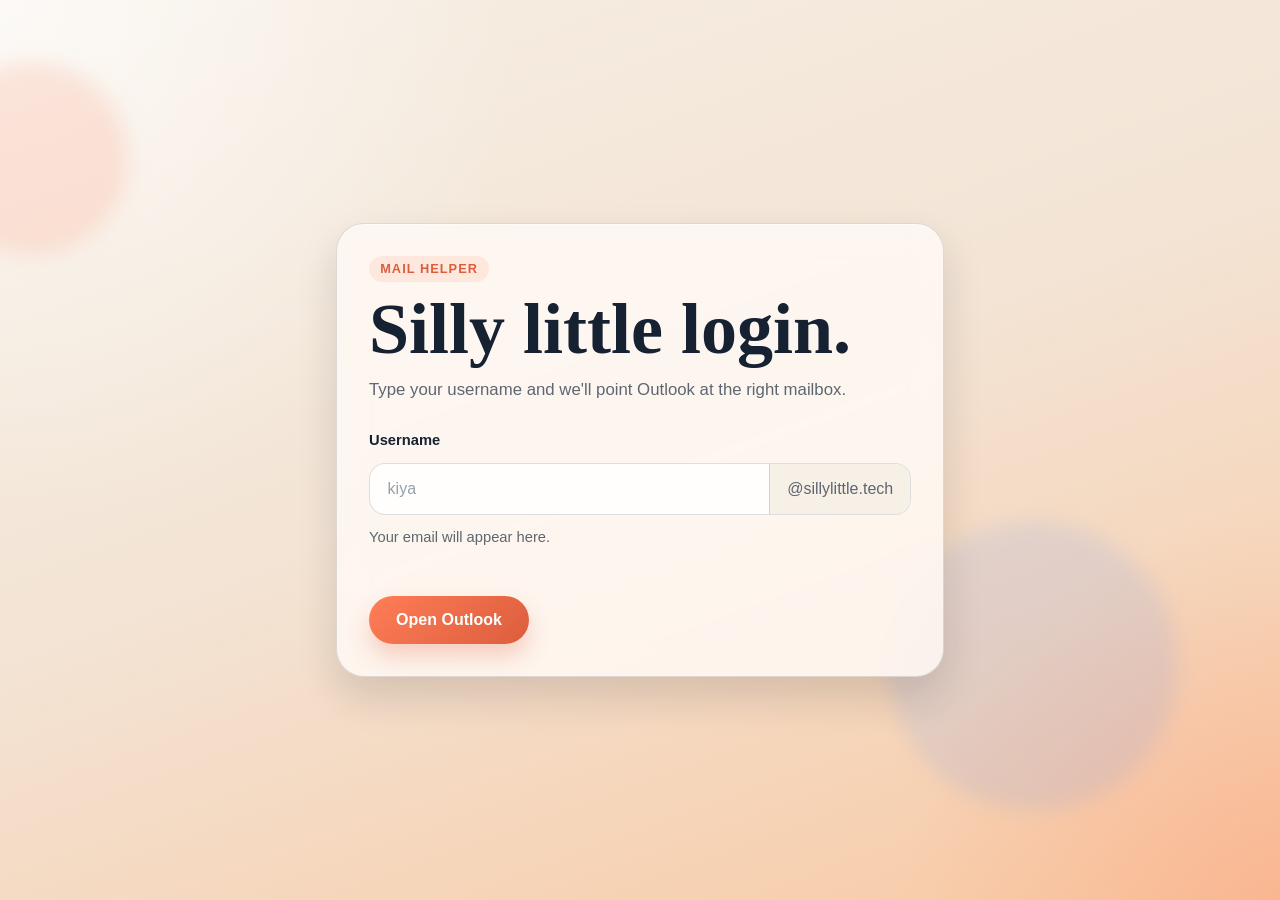
==== index.html @ 3920af33 "Init Elixir app" ====
<!DOCTYPE html>
<html lang="en">
  <head>
    <meta charset="UTF-8" />
    <meta name="viewport" content="width=device-width, initial-scale=1.0" />
    <title>Silly Little Login</title>
    <meta
      name="description"
      content="Sign in to your sillylittle.tech mailbox with a tiny username helper."
    />
    <link rel="stylesheet" href="styles.css" />
    <script defer src="app.js"></script>
  </head>
  <body>
    <main class="shell">
      <section class="card">
        <p class="eyebrow">mail helper</p>
        <h1>Silly little login.</h1>
        <p class="lede">
          Type your username and we'll point Outlook at the right mailbox.
        </p>

        <form id="login-form" class="login-form">
          <label for="username">Username</label>
          <div class="input-row">
            <input
              id="username"
              name="username"
              type="text"
              inputmode="email"
              autocomplete="username"
              placeholder="kiya"
              aria-describedby="email-preview error-message"
              required
            />
            <span class="suffix">@sillylittle.tech</span>
          </div>

          <p id="email-preview" class="preview">Your email will appear here.</p>
          <p id="error-message" class="error" aria-live="polite"></p>

          <button type="submit">Open Outlook</button>
        </form>
      </section>
    </main>
  </body>
</html>
---- styles.css ----
:root {
  --bg: #f6eee3;
  --bg-accent: #f8c9a3;
  --paper: rgba(255, 250, 245, 0.84);
  --ink: #162131;
  --muted: #5f6671;
  --line: rgba(22, 33, 49, 0.14);
  --highlight: #ff7d57;
  --highlight-deep: #dc5d3d;
  --shadow: rgba(24, 20, 30, 0.14);
}

* {
  box-sizing: border-box;
}

body {
  margin: 0;
  min-height: 100vh;
  color: var(--ink);
  font-family: "Avenir Next", "Trebuchet MS", "Gill Sans", sans-serif;
  background:
    radial-gradient(circle at top left, rgba(255, 255, 255, 0.7), transparent 34%),
    radial-gradient(circle at bottom right, rgba(255, 125, 87, 0.25), transparent 24%),
    linear-gradient(160deg, var(--bg) 0%, #f3e4d5 48%, var(--bg-accent) 100%);
}

body::before,
body::after {
  content: "";
  position: fixed;
  z-index: 0;
  border-radius: 999px;
  filter: blur(10px);
  pointer-events: none;
}

body::before {
  top: 7vh;
  left: -4rem;
  width: 12rem;
  height: 12rem;
  background: rgba(255, 125, 87, 0.16);
}

body::after {
  right: 8vw;
  bottom: 10vh;
  width: 18rem;
  height: 18rem;
  background: rgba(87, 141, 255, 0.12);
}

.shell {
  position: relative;
  z-index: 1;
  min-height: 100vh;
  display: grid;
  place-items: center;
  padding: 1.5rem;
}

.card {
  width: min(100%, 38rem);
  padding: 2rem;
  border: 1px solid var(--line);
  border-radius: 1.75rem;
  background: var(--paper);
  backdrop-filter: blur(14px);
  box-shadow:
    0 1.25rem 2.5rem var(--shadow),
    inset 0 1px 0 rgba(255, 255, 255, 0.5);
  animation: float-in 480ms ease-out both;
}

.eyebrow {
  display: inline-block;
  margin: 0 0 0.8rem;
  padding: 0.35rem 0.7rem;
  border-radius: 999px;
  background: rgba(255, 125, 87, 0.12);
  color: var(--highlight-deep);
  font-size: 0.8rem;
  font-weight: 700;
  letter-spacing: 0.08em;
  text-transform: uppercase;
}

h1 {
  margin: 0;
  font-family: "Iowan Old Style", "Palatino Linotype", "Book Antiqua", serif;
  font-size: clamp(2.6rem, 7vw, 4.5rem);
  line-height: 0.95;
}

.lede {
  max-width: 30rem;
  margin: 0.9rem 0 1.8rem;
  color: var(--muted);
  font-size: 1.05rem;
  line-height: 1.55;
}

.login-form {
  display: grid;
  gap: 0.9rem;
}

.login-form label {
  font-size: 0.92rem;
  font-weight: 700;
}

.input-row {
  display: grid;
  grid-template-columns: minmax(0, 1fr) auto;
  overflow: hidden;
  border: 1px solid var(--line);
  border-radius: 1rem;
  background: rgba(255, 255, 255, 0.85);
  transition: border-color 160ms ease, transform 160ms ease, box-shadow 160ms ease;
}

.input-row:focus-within {
  border-color: rgba(220, 93, 61, 0.55);
  transform: translateY(-1px);
  box-shadow: 0 0 0 4px rgba(255, 125, 87, 0.12);
}

input {
  width: 100%;
  padding: 1rem 1.1rem;
  border: 0;
  color: var(--ink);
  background: transparent;
  font: inherit;
}

input:focus {
  outline: none;
}

input::placeholder {
  color: #95a0ae;
}

.suffix {
  display: flex;
  align-items: center;
  padding: 1rem 1.05rem;
  border-left: 1px solid var(--line);
  color: var(--muted);
  background: rgba(246, 238, 227, 0.8);
  white-space: nowrap;
}

.preview,
.error {
  min-height: 1.2rem;
  margin: 0;
  font-size: 0.92rem;
}

.preview {
  color: var(--muted);
}

.error {
  color: #b6332d;
}

button {
  width: fit-content;
  min-width: 10rem;
  padding: 0.95rem 1.3rem;
  border: 0;
  border-radius: 999px;
  color: white;
  background: linear-gradient(135deg, var(--highlight) 0%, var(--highlight-deep) 100%);
  box-shadow: 0 0.8rem 1.4rem rgba(220, 93, 61, 0.25);
  font: inherit;
  font-weight: 700;
  cursor: pointer;
  transition: transform 160ms ease, box-shadow 160ms ease, filter 160ms ease;
}

button:hover {
  transform: translateY(-1px);
  box-shadow: 0 1rem 1.8rem rgba(220, 93, 61, 0.3);
  filter: saturate(1.05);
}

button:active {
  transform: translateY(0);
}

@keyframes float-in {
  from {
    opacity: 0;
    transform: translateY(16px) scale(0.985);
  }

  to {
    opacity: 1;
    transform: translateY(0) scale(1);
  }
}

@media (max-width: 720px) {
  .card {
    padding: 1.4rem;
    border-radius: 1.4rem;
  }

  .input-row {
    grid-template-columns: 1fr;
  }

  .suffix {
    border-left: 0;
    border-top: 1px solid var(--line);
    justify-content: center;
  }

  button {
    width: 100%;
  }
}
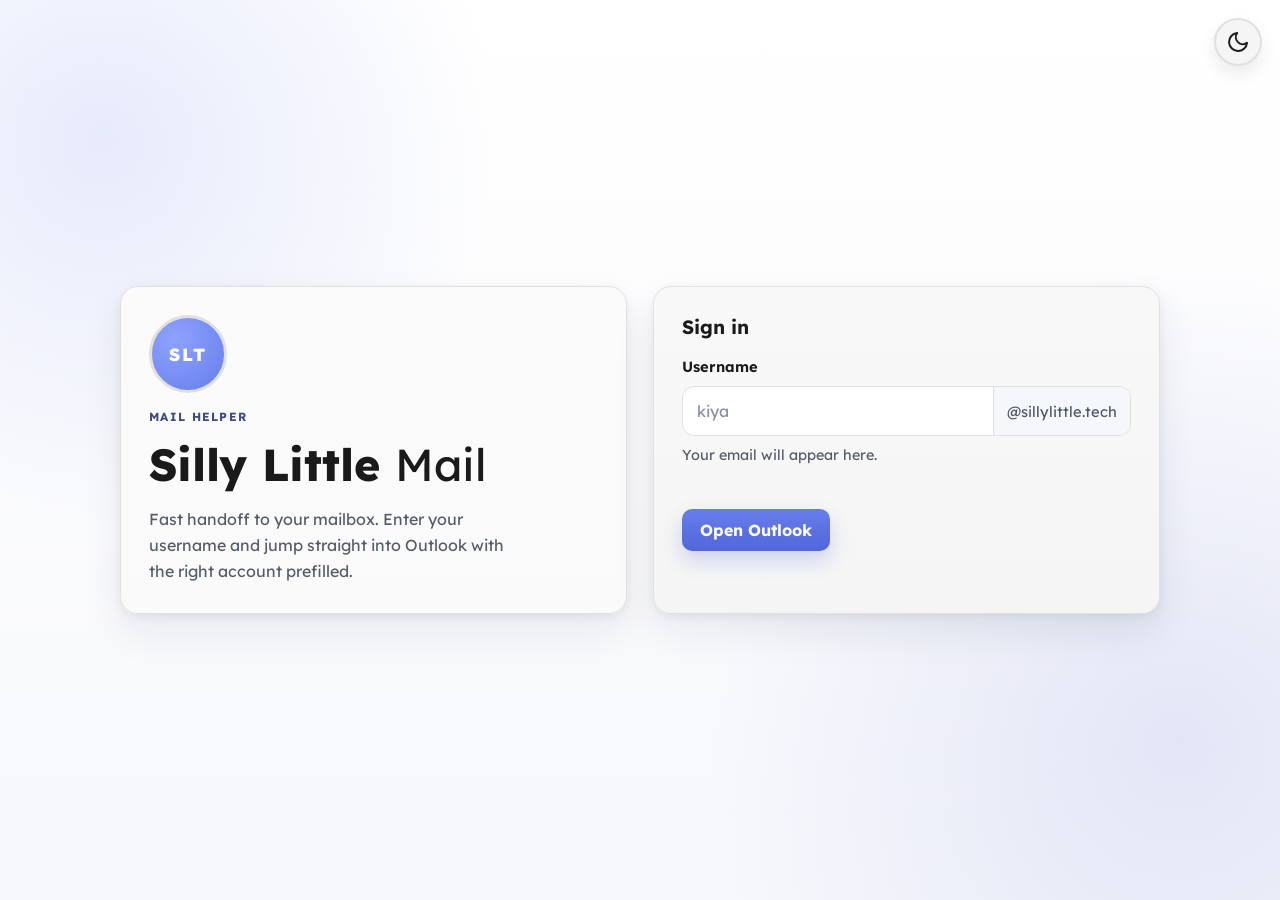
==== commit b64fd51e: "Respect Theme and Login Context" ====
--- a/index.html
+++ b/index.html
@@ -8,40 +8,107 @@
       name="description"
       content="Sign in to your sillylittle.tech mailbox with a tiny username helper."
     />
+    <script>
+      (function () {
+        try {
+          const savedTheme = localStorage.getItem("theme");
+          const systemTheme =
+            globalThis.matchMedia &&
+            globalThis.matchMedia("(prefers-color-scheme: dark)").matches
+              ? "dark"
+              : "light";
+          document.documentElement.dataset.theme = savedTheme || systemTheme;
+        } catch (error) {
+          document.documentElement.dataset.theme = "light";
+        }
+      })();
+    </script>
+    <link rel="preconnect" href="https://fonts.googleapis.com" />
+    <link rel="preconnect" href="https://fonts.gstatic.com" crossorigin />
+    <link
+      rel="stylesheet"
+      href="https://fonts.googleapis.com/css2?family=Lexend:wght@100..900&display=swap"
+    />
     <link rel="stylesheet" href="styles.css" />
     <script defer src="app.js"></script>
   </head>
   <body>
+    <button id="themeToggle" class="theme-toggle" aria-label="Toggle theme">
+      <svg
+        class="sun-icon"
+        xmlns="http://www.w3.org/2000/svg"
+        width="24"
+        height="24"
+        viewBox="0 0 24 24"
+        fill="none"
+        stroke="currentColor"
+        stroke-width="2"
+        stroke-linecap="round"
+        stroke-linejoin="round"
+      >
+        <circle cx="12" cy="12" r="5"></circle>
+        <line x1="12" y1="1" x2="12" y2="3"></line>
+        <line x1="12" y1="21" x2="12" y2="23"></line>
+        <line x1="4.22" y1="4.22" x2="5.64" y2="5.64"></line>
+        <line x1="18.36" y1="18.36" x2="19.78" y2="19.78"></line>
+        <line x1="1" y1="12" x2="3" y2="12"></line>
+        <line x1="21" y1="12" x2="23" y2="12"></line>
+        <line x1="4.22" y1="19.78" x2="5.64" y2="18.36"></line>
+        <line x1="18.36" y1="5.64" x2="19.78" y2="4.22"></line>
+      </svg>
+      <svg
+        class="moon-icon"
+        xmlns="http://www.w3.org/2000/svg"
+        width="24"
+        height="24"
+        viewBox="0 0 24 24"
+        fill="none"
+        stroke="currentColor"
+        stroke-width="2"
+        stroke-linecap="round"
+        stroke-linejoin="round"
+      >
+        <path d="M21 12.79A9 9 0 1 1 11.21 3 7 7 0 0 0 21 12.79z"></path>
+      </svg>
+    </button>
     <main class="shell">
-      <section class="card">
-        <p class="eyebrow">mail helper</p>
-        <h1>Silly little login.</h1>
-        <p class="lede">
-          Type your username and we'll point Outlook at the right mailbox.
-        </p>
+      <div class="layout">
+        <section class="panel brand-panel" aria-label="Site introduction">
+          <div class="avatar" aria-hidden="true">SLT</div>
+          <p class="eyebrow">mail helper</p>
+          <h1>Silly Little <span>Mail</span></h1>
+          <p class="lede">
+            Fast handoff to your mailbox. Enter your username and jump straight
+            into Outlook with the right account prefilled.
+          </p>
+        </section>
 
-        <form id="login-form" class="login-form">
-          <label for="username">Username</label>
-          <div class="input-row">
-            <input
-              id="username"
-              name="username"
-              type="text"
-              inputmode="email"
-              autocomplete="username"
-              placeholder="kiya"
-              aria-describedby="email-preview error-message"
-              required
-            />
-            <span class="suffix">@sillylittle.tech</span>
-          </div>
+        <section class="panel card">
+          <h2>Sign in</h2>
 
-          <p id="email-preview" class="preview">Your email will appear here.</p>
-          <p id="error-message" class="error" aria-live="polite"></p>
+          <form id="login-form" class="login-form">
+            <label for="username">Username</label>
+            <div class="input-row">
+              <input
+                id="username"
+                name="username"
+                type="text"
+                inputmode="email"
+                autocomplete="username"
+                placeholder="kiya"
+                aria-describedby="email-preview error-message"
+                required
+              />
+              <span class="suffix">@sillylittle.tech</span>
+            </div>
 
-          <button type="submit">Open Outlook</button>
-        </form>
-      </section>
+            <p id="email-preview" class="preview">Your email will appear here.</p>
+            <p id="error-message" class="error" aria-live="polite"></p>
+
+            <button type="submit">Open Outlook</button>
+          </form>
+        </section>
+      </div>
     </main>
   </body>
 </html>
--- a/styles.css
+++ b/styles.css
@@ -1,13 +1,43 @@
 :root {
-  --bg: #f6eee3;
-  --bg-accent: #f8c9a3;
-  --paper: rgba(255, 250, 245, 0.84);
-  --ink: #162131;
-  --muted: #5f6671;
-  --line: rgba(22, 33, 49, 0.14);
-  --highlight: #ff7d57;
-  --highlight-deep: #dc5d3d;
-  --shadow: rgba(24, 20, 30, 0.14);
+  --bg-color: #ffffff;
+  --bg-bottom: #f7f8fc;
+  --glow-a: rgba(102, 126, 234, 0.15);
+  --glow-b: rgba(80, 98, 202, 0.13);
+  --text-color: #1a1a1a;
+  --muted: #555d68;
+  --card-bg: #f5f5f5;
+  --panel-bg: #fafafa;
+  --border-color: #e0e0e0;
+  --accent-color: #667eea;
+  --accent-deep: #5166d8;
+  --danger: #a83a3a;
+  --placeholder: #8690a0;
+  --surface: #ffffff;
+  --surface-soft: #f6f7fa;
+  --shadow-a: rgba(15, 23, 42, 0.08);
+  --shadow-b: rgba(15, 23, 42, 0.06);
+  --toggle-shadow: rgba(0, 0, 0, 0.08);
+}
+
+[data-theme="dark"] {
+  --bg-color: #121722;
+  --bg-bottom: #0e1119;
+  --glow-a: rgba(140, 157, 255, 0.2);
+  --glow-b: rgba(85, 108, 232, 0.18);
+  --text-color: #f2f5ff;
+  --muted: #bec8da;
+  --card-bg: #1b2230;
+  --panel-bg: #171d2a;
+  --border-color: #323a4f;
+  --accent-color: #8b9dff;
+  --accent-deep: #7086fa;
+  --danger: #ff9a9a;
+  --placeholder: #93a0ba;
+  --surface: #1f2736;
+  --surface-soft: #262f41;
+  --shadow-a: rgba(0, 0, 0, 0.34);
+  --shadow-b: rgba(0, 0, 0, 0.24);
+  --toggle-shadow: rgba(0, 0, 0, 0.3);
 }
 
 * {
@@ -17,123 +47,189 @@
 body {
   margin: 0;
   min-height: 100vh;
-  color: var(--ink);
-  font-family: "Avenir Next", "Trebuchet MS", "Gill Sans", sans-serif;
+  color: var(--text-color);
+  font-family:
+    "Lexend",
+    -apple-system,
+    BlinkMacSystemFont,
+    "Segoe UI",
+    Roboto,
+    "Helvetica Neue",
+    Arial,
+    sans-serif;
   background:
-    radial-gradient(circle at top left, rgba(255, 255, 255, 0.7), transparent 34%),
-    radial-gradient(circle at bottom right, rgba(255, 125, 87, 0.25), transparent 24%),
-    linear-gradient(160deg, var(--bg) 0%, #f3e4d5 48%, var(--bg-accent) 100%);
-}
-
-body::before,
-body::after {
-  content: "";
+    radial-gradient(circle at 8% 15%, var(--glow-a), transparent 28%),
+    radial-gradient(circle at 92% 82%, var(--glow-b), transparent 34%),
+    linear-gradient(180deg, var(--bg-color) 0%, var(--bg-bottom) 100%);
+  transition:
+    background-color 0.2s ease,
+    color 0.2s ease;
+}
+
+.theme-toggle {
   position: fixed;
-  z-index: 0;
+  top: 18px;
+  right: 18px;
+  width: 48px;
+  height: 48px;
   border-radius: 999px;
-  filter: blur(10px);
-  pointer-events: none;
-}
-
-body::before {
-  top: 7vh;
-  left: -4rem;
-  width: 12rem;
-  height: 12rem;
-  background: rgba(255, 125, 87, 0.16);
-}
-
-body::after {
-  right: 8vw;
-  bottom: 10vh;
-  width: 18rem;
-  height: 18rem;
-  background: rgba(87, 141, 255, 0.12);
+  border: 2px solid var(--border-color);
+  background: var(--card-bg);
+  color: var(--text-color);
+  box-shadow: 0 8px 18px var(--toggle-shadow);
+  cursor: pointer;
+  z-index: 10;
+  display: flex;
+  align-items: center;
+  justify-content: center;
+  transition:
+    transform 0.18s ease,
+    background-color 0.18s ease,
+    border-color 0.18s ease;
+}
+
+.theme-toggle:hover {
+  transform: rotate(12deg);
+}
+
+.sun-icon {
+  display: none;
+}
+
+.moon-icon {
+  display: block;
+}
+
+[data-theme="dark"] .sun-icon {
+  display: block;
+}
+
+[data-theme="dark"] .moon-icon {
+  display: none;
 }
 
 .shell {
-  position: relative;
-  z-index: 1;
   min-height: 100vh;
   display: grid;
   place-items: center;
-  padding: 1.5rem;
+  padding: 24px 20px;
+}
+
+.layout {
+  width: min(1040px, 100%);
+  display: grid;
+  grid-template-columns: minmax(280px, 1fr) minmax(320px, 1fr);
+  gap: 26px;
+  align-items: stretch;
+  animation: rise-in 420ms ease-out both;
+}
+
+.panel {
+  border: 1px solid var(--border-color);
+  border-radius: 18px;
+  background: linear-gradient(180deg, color-mix(in srgb, var(--panel-bg) 85%, #ffffff 15%) 0%, var(--panel-bg) 100%);
+  box-shadow:
+    0 18px 40px var(--shadow-a),
+    0 3px 10px var(--shadow-b);
+}
+
+.brand-panel {
+  padding: 28px;
+  display: flex;
+  flex-direction: column;
+  justify-content: center;
+  gap: 16px;
+}
+
+.avatar {
+  width: 78px;
+  height: 78px;
+  border-radius: 999px;
+  border: 3px solid var(--border-color);
+  background: radial-gradient(circle at 32% 30%, #8ea2ff, var(--accent-color));
+  color: #fff;
+  display: grid;
+  place-items: center;
+  font-size: 1.1rem;
+  font-weight: 800;
+  letter-spacing: 0.08em;
+}
+
+.eyebrow {
+  margin: 0;
+  font-size: 0.74rem;
+  font-weight: 700;
+  letter-spacing: 0.11em;
+  text-transform: uppercase;
+  color: #3e4b81;
+}
+
+h1 {
+  margin: 0;
+  font-size: clamp(2rem, 4vw, 2.8rem);
+  line-height: 1.1;
+  font-weight: 750;
+}
+
+h1 span {
+  font-weight: 420;
+}
+
+.lede {
+  margin: 0;
+  color: var(--muted);
+  font-size: 1rem;
+  line-height: 1.65;
+  max-width: 38ch;
 }
 
 .card {
-  width: min(100%, 38rem);
-  padding: 2rem;
-  border: 1px solid var(--line);
-  border-radius: 1.75rem;
-  background: var(--paper);
-  backdrop-filter: blur(14px);
-  box-shadow:
-    0 1.25rem 2.5rem var(--shadow),
-    inset 0 1px 0 rgba(255, 255, 255, 0.5);
-  animation: float-in 480ms ease-out both;
-}
-
-.eyebrow {
-  display: inline-block;
-  margin: 0 0 0.8rem;
-  padding: 0.35rem 0.7rem;
-  border-radius: 999px;
-  background: rgba(255, 125, 87, 0.12);
-  color: var(--highlight-deep);
-  font-size: 0.8rem;
+  background: linear-gradient(180deg, color-mix(in srgb, var(--card-bg) 65%, #ffffff 35%) 0%, var(--card-bg) 100%);
+  padding: 28px;
+}
+
+h2 {
+  margin: 0 0 18px;
+  font-size: 1.2rem;
   font-weight: 700;
-  letter-spacing: 0.08em;
-  text-transform: uppercase;
-}
-
-h1 {
-  margin: 0;
-  font-family: "Iowan Old Style", "Palatino Linotype", "Book Antiqua", serif;
-  font-size: clamp(2.6rem, 7vw, 4.5rem);
-  line-height: 0.95;
-}
-
-.lede {
-  max-width: 30rem;
-  margin: 0.9rem 0 1.8rem;
-  color: var(--muted);
-  font-size: 1.05rem;
-  line-height: 1.55;
 }
 
 .login-form {
   display: grid;
-  gap: 0.9rem;
+  gap: 10px;
 }
 
 .login-form label {
   font-size: 0.92rem;
-  font-weight: 700;
+  font-weight: 650;
 }
 
 .input-row {
   display: grid;
   grid-template-columns: minmax(0, 1fr) auto;
+  border: 1px solid var(--border-color);
+  border-radius: 12px;
   overflow: hidden;
-  border: 1px solid var(--line);
-  border-radius: 1rem;
-  background: rgba(255, 255, 255, 0.85);
-  transition: border-color 160ms ease, transform 160ms ease, box-shadow 160ms ease;
+  background: var(--surface);
+  transition:
+    border-color 0.2s ease,
+    box-shadow 0.2s ease,
+    transform 0.2s ease;
 }
 
 .input-row:focus-within {
-  border-color: rgba(220, 93, 61, 0.55);
+  border-color: color-mix(in srgb, var(--accent-color) 46%, var(--border-color) 54%);
+  box-shadow: 0 0 0 4px rgba(102, 126, 234, 0.16);
   transform: translateY(-1px);
-  box-shadow: 0 0 0 4px rgba(255, 125, 87, 0.12);
 }
 
 input {
   width: 100%;
-  padding: 1rem 1.1rem;
   border: 0;
-  color: var(--ink);
+  padding: 14px 14px;
+  font: inherit;
+  color: var(--text-color);
   background: transparent;
-  font: inherit;
 }
 
 input:focus {
@@ -141,24 +237,25 @@
 }
 
 input::placeholder {
-  color: #95a0ae;
+  color: var(--placeholder);
 }
 
 .suffix {
-  display: flex;
-  align-items: center;
-  padding: 1rem 1.05rem;
-  border-left: 1px solid var(--line);
-  color: var(--muted);
-  background: rgba(246, 238, 227, 0.8);
+  border-left: 1px solid var(--border-color);
+  background: var(--surface-soft);
+  color: #4f5766;
+  padding: 14px 13px;
+  display: grid;
+  place-items: center;
   white-space: nowrap;
+  font-size: 0.92rem;
 }
 
 .preview,
 .error {
   min-height: 1.2rem;
   margin: 0;
-  font-size: 0.92rem;
+  font-size: 0.9rem;
 }
 
 .preview {
@@ -166,50 +263,71 @@
 }
 
 .error {
-  color: #b6332d;
-}
-
-button {
+  color: var(--danger);
+}
+
+.login-form button {
   width: fit-content;
-  min-width: 10rem;
-  padding: 0.95rem 1.3rem;
+  min-width: 148px;
+  margin-top: 4px;
   border: 0;
-  border-radius: 999px;
-  color: white;
-  background: linear-gradient(135deg, var(--highlight) 0%, var(--highlight-deep) 100%);
-  box-shadow: 0 0.8rem 1.4rem rgba(220, 93, 61, 0.25);
+  border-radius: 10px;
+  padding: 11px 18px;
+  color: #fff;
   font: inherit;
   font-weight: 700;
+  background: linear-gradient(180deg, var(--accent-color), var(--accent-deep));
+  box-shadow: 0 10px 20px rgba(81, 102, 216, 0.24);
   cursor: pointer;
-  transition: transform 160ms ease, box-shadow 160ms ease, filter 160ms ease;
-}
-
-button:hover {
-  transform: translateY(-1px);
-  box-shadow: 0 1rem 1.8rem rgba(220, 93, 61, 0.3);
+  transition:
+    transform 0.2s ease,
+    box-shadow 0.2s ease,
+    filter 0.2s ease;
+}
+
+.login-form button:hover {
+  transform: translateY(-2px);
+  box-shadow: 0 14px 24px rgba(81, 102, 216, 0.3);
   filter: saturate(1.05);
 }
 
-button:active {
+.login-form button:active {
   transform: translateY(0);
 }
 
-@keyframes float-in {
+@keyframes rise-in {
   from {
     opacity: 0;
-    transform: translateY(16px) scale(0.985);
+    transform: translateY(12px);
   }
 
   to {
     opacity: 1;
-    transform: translateY(0) scale(1);
-  }
-}
-
-@media (max-width: 720px) {
+    transform: translateY(0);
+  }
+}
+
+@media (max-width: 820px) {
+  .shell {
+    padding: 16px;
+  }
+
+  .theme-toggle {
+    width: 44px;
+    height: 44px;
+    top: 12px;
+    right: 12px;
+  }
+
+  .layout {
+    grid-template-columns: 1fr;
+    gap: 14px;
+  }
+
+  .brand-panel,
   .card {
-    padding: 1.4rem;
-    border-radius: 1.4rem;
+    padding: 20px;
+    border-radius: 14px;
   }
 
   .input-row {
@@ -218,11 +336,11 @@
 
   .suffix {
     border-left: 0;
-    border-top: 1px solid var(--line);
+    border-top: 1px solid var(--border-color);
     justify-content: center;
   }
 
-  button {
+  .login-form button {
     width: 100%;
   }
 }
